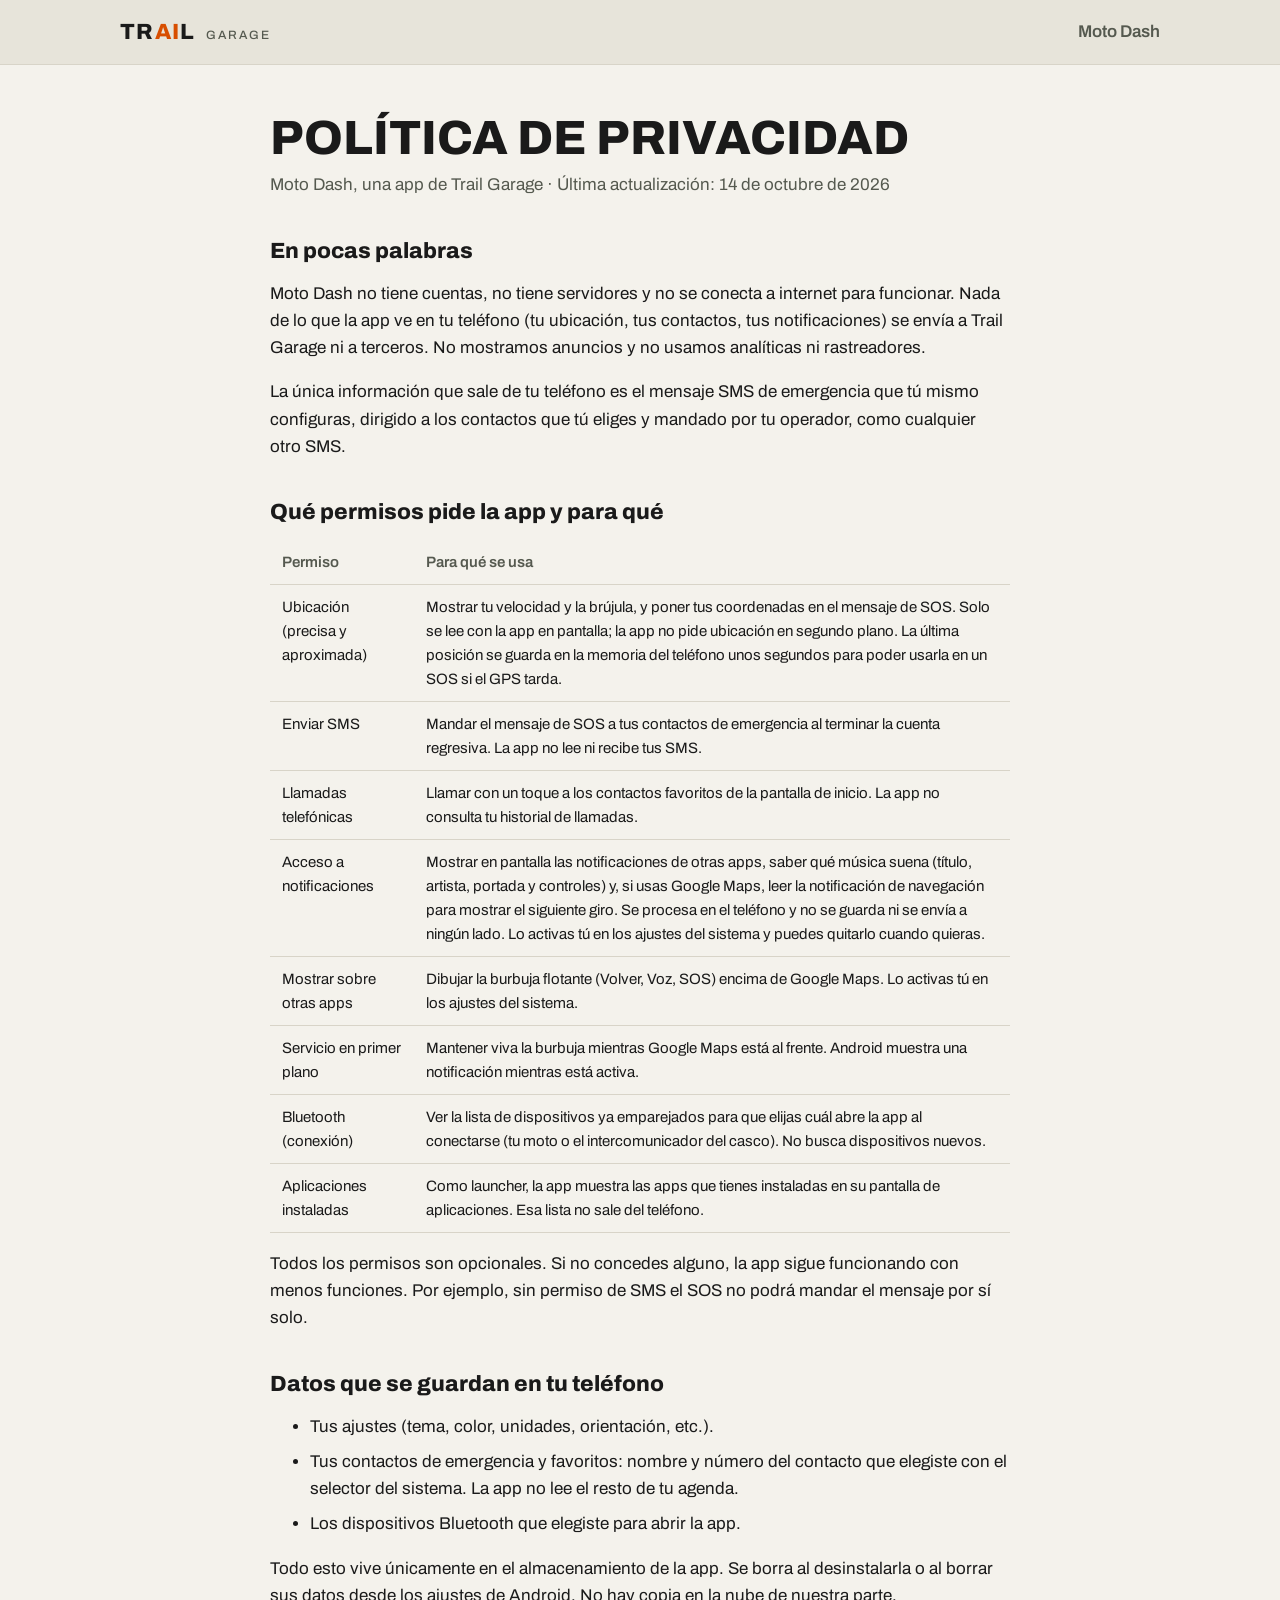
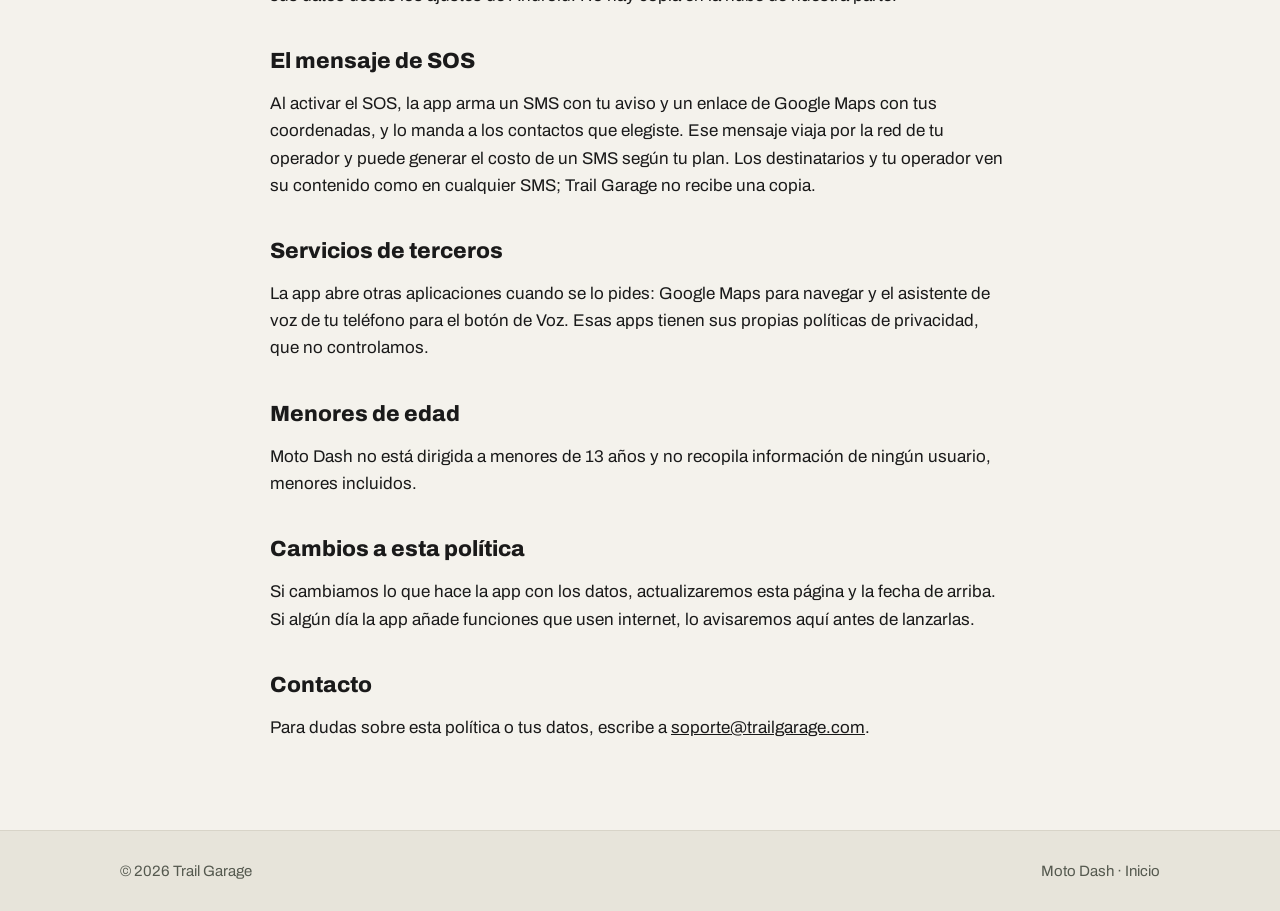
==== moto-dash/privacy/index.html @ ff81e4df "Initial site: landing, Moto Dash page and privacy policy" ====
<!doctype html>
<html lang="es-MX">
<head>
  <meta charset="utf-8">
  <meta name="viewport" content="width=device-width, initial-scale=1">
  <title>Política de privacidad — Moto Dash | Trail Garage</title>
  <meta name="description" content="Política de privacidad de Moto Dash: qué permisos usa la app y qué hace con tus datos.">
  <link rel="icon" href="../../assets/favicon.svg" type="image/svg+xml">
  <link rel="icon" href="../../assets/favicon.png" type="image/png" sizes="256x256">
  <link rel="apple-touch-icon" href="../../assets/img/trg-icon.png">
  <link rel="stylesheet" href="../../assets/style.css">
</head>
<body>
  <header class="top">
    <div class="wrap">
      <a class="wordmark" href="../../">TR<span class="ai">AI</span>L<small>GARAGE</small></a>
      <nav><a href="../">Moto Dash</a></nav>
    </div>
  </header>

  <main class="wrap legal">
    <h1>Política de privacidad</h1>
    <p class="meta">Moto Dash, una app de Trail Garage · Última actualización: 14 de octubre de 2026</p>

    <h2>En pocas palabras</h2>
    <p>Moto Dash no tiene cuentas, no tiene servidores y no se conecta a internet para funcionar. Nada de lo que la app ve en tu teléfono (tu ubicación, tus contactos, tus notificaciones) se envía a Trail Garage ni a terceros. No mostramos anuncios y no usamos analíticas ni rastreadores.</p>
    <p>La única información que sale de tu teléfono es el mensaje SMS de emergencia que tú mismo configuras, dirigido a los contactos que tú eliges y mandado por tu operador, como cualquier otro SMS.</p>

    <h2>Qué permisos pide la app y para qué</h2>
    <table>
      <thead><tr><th>Permiso</th><th>Para qué se usa</th></tr></thead>
      <tbody>
        <tr><td>Ubicación (precisa y aproximada)</td><td>Mostrar tu velocidad y la brújula, y poner tus coordenadas en el mensaje de SOS. Solo se lee con la app en pantalla; la app no pide ubicación en segundo plano. La última posición se guarda en la memoria del teléfono unos segundos para poder usarla en un SOS si el GPS tarda.</td></tr>
        <tr><td>Enviar SMS</td><td>Mandar el mensaje de SOS a tus contactos de emergencia al terminar la cuenta regresiva. La app no lee ni recibe tus SMS.</td></tr>
        <tr><td>Llamadas telefónicas</td><td>Llamar con un toque a los contactos favoritos de la pantalla de inicio. La app no consulta tu historial de llamadas.</td></tr>
        <tr><td>Acceso a notificaciones</td><td>Mostrar en pantalla las notificaciones de otras apps, saber qué música suena (título, artista, portada y controles) y, si usas Google Maps, leer la notificación de navegación para mostrar el siguiente giro. Se procesa en el teléfono y no se guarda ni se envía a ningún lado. Lo activas tú en los ajustes del sistema y puedes quitarlo cuando quieras.</td></tr>
        <tr><td>Mostrar sobre otras apps</td><td>Dibujar la burbuja flotante (Volver, Voz, SOS) encima de Google Maps. Lo activas tú en los ajustes del sistema.</td></tr>
        <tr><td>Servicio en primer plano</td><td>Mantener viva la burbuja mientras Google Maps está al frente. Android muestra una notificación mientras está activa.</td></tr>
        <tr><td>Bluetooth (conexión)</td><td>Ver la lista de dispositivos ya emparejados para que elijas cuál abre la app al conectarse (tu moto o el intercomunicador del casco). No busca dispositivos nuevos.</td></tr>
        <tr><td>Aplicaciones instaladas</td><td>Como launcher, la app muestra las apps que tienes instaladas en su pantalla de aplicaciones. Esa lista no sale del teléfono.</td></tr>
      </tbody>
    </table>
    <p>Todos los permisos son opcionales. Si no concedes alguno, la app sigue funcionando con menos funciones. Por ejemplo, sin permiso de SMS el SOS no podrá mandar el mensaje por sí solo.</p>

    <h2>Datos que se guardan en tu teléfono</h2>
    <ul>
      <li>Tus ajustes (tema, color, unidades, orientación, etc.).</li>
      <li>Tus contactos de emergencia y favoritos: nombre y número del contacto que elegiste con el selector del sistema. La app no lee el resto de tu agenda.</li>
      <li>Los dispositivos Bluetooth que elegiste para abrir la app.</li>
    </ul>
    <p>Todo esto vive únicamente en el almacenamiento de la app. Se borra al desinstalarla o al borrar sus datos desde los ajustes de Android. No hay copia en la nube de nuestra parte.</p>

    <h2>El mensaje de SOS</h2>
    <p>Al activar el SOS, la app arma un SMS con tu aviso y un enlace de Google Maps con tus coordenadas, y lo manda a los contactos que elegiste. Ese mensaje viaja por la red de tu operador y puede generar el costo de un SMS según tu plan. Los destinatarios y tu operador ven su contenido como en cualquier SMS; Trail Garage no recibe una copia.</p>

    <h2>Servicios de terceros</h2>
    <p>La app abre otras aplicaciones cuando se lo pides: Google Maps para navegar y el asistente de voz de tu teléfono para el botón de Voz. Esas apps tienen sus propias políticas de privacidad, que no controlamos.</p>

    <h2>Menores de edad</h2>
    <p>Moto Dash no está dirigida a menores de 13 años y no recopila información de ningún usuario, menores incluidos.</p>

    <h2>Cambios a esta política</h2>
    <p>Si cambiamos lo que hace la app con los datos, actualizaremos esta página y la fecha de arriba. Si algún día la app añade funciones que usen internet, lo avisaremos aquí antes de lanzarlas.</p>

    <h2>Contacto</h2>
    <p>Para dudas sobre esta política o tus datos, escribe a <a href="mailto:soporte@trailgarage.com">soporte@trailgarage.com</a>.</p>
  </main>

  <footer>
    <div class="wrap">
      <span>© 2026 Trail Garage</span>
      <span><a href="../">Moto Dash</a> · <a href="../../">Inicio</a></span>
    </div>
  </footer>
</body>
</html>
---- assets/style.css ----
/* Trail Garage — tokens taken from the Rider HUD design (moto-dash). */
@font-face {
  font-family: "Archivo";
  src: url("fonts/Archivo.ttf") format("truetype");
  font-weight: 100 900;
  font-stretch: 62% 125%;
  font-display: swap;
}
@font-face {
  font-family: "Archivo Narrow";
  src: url("fonts/ArchivoNarrow.ttf") format("truetype");
  font-weight: 400 700;
  font-display: swap;
}

:root {
  --bg: #0a0b0a;
  --rail: #101110;
  --surface: #171a18;
  --line: #262a27;
  --text: #f2f4ef;
  --muted: #a3aaa2;
  --accent: #e4ff3f;
  --on-accent: #0a0b0a;
  --ai: #e4ff3f;
  --sos: #ff2d1a;
}
@media (prefers-color-scheme: light) {
  :root {
    --bg: #f4f2ec;
    --rail: #e7e4da;
    --surface: #ffffff;
    --line: #d8d4c8;
    --text: #1a1a1a;
    --muted: #55594f;
    --accent: #1a1a1a;
    --on-accent: #ffffff;
    --ai: #d84e00;
    --sos: #c8170a;
  }
}

* { box-sizing: border-box; }
html { -webkit-text-size-adjust: 100%; }
body {
  margin: 0;
  background: var(--bg);
  color: var(--text);
  font: 400 17px/1.6 "Archivo", system-ui, sans-serif;
}
a { color: inherit; }
img { max-width: 100%; display: block; }

.wrap { width: min(1040px, 100% - 40px); margin-inline: auto; }

/* Header / wordmark */
header.top { background: var(--rail); border-bottom: 1px solid var(--line); }
header.top .wrap { display: flex; align-items: center; justify-content: space-between; min-height: 64px; }
.wordmark {
  font: 800 22px/1 "Archivo", sans-serif;
  letter-spacing: 0.06em;
  text-transform: uppercase;
  text-decoration: none;
}
.wordmark .ai { color: var(--ai); }
.wordmark small { font-weight: 500; letter-spacing: 0.18em; color: var(--muted); margin-left: 10px; font-size: 0.55em; }
nav a { text-decoration: none; color: var(--muted); margin-left: 20px; font-weight: 600; }
nav a:hover { color: var(--text); }

/* Hero */
.hero { padding: 88px 0 72px; }
.hero h1 {
  font: 800 clamp(38px, 7.5vw, 80px)/0.98 "Archivo", sans-serif;
  letter-spacing: 0.02em;
  text-transform: uppercase;
  margin: 0 0 20px;
}
.hero h1 .ai { color: var(--ai); }
.hero p.lead { font-size: 21px; color: var(--muted); max-width: 40ch; margin: 0 0 32px; }

.btn {
  display: inline-block;
  min-height: 56px;
  padding: 15px 28px;
  border-radius: 14px;
  background: var(--accent);
  color: var(--on-accent);
  font-weight: 700;
  text-decoration: none;
  letter-spacing: 0.02em;
}
.btn.ghost { background: transparent; color: var(--text); border: 2px solid var(--line); }
.btn[aria-disabled="true"] { opacity: 0.55; pointer-events: none; }

/* Sections */
section { padding: 56px 0; }
h2 { font: 800 30px/1.1 "Archivo", sans-serif; text-transform: uppercase; letter-spacing: 0.03em; margin: 0 0 24px; }
h3 { font: 700 19px/1.3 "Archivo", sans-serif; margin: 0 0 6px; }
.grid { display: grid; gap: 16px; grid-template-columns: repeat(auto-fit, minmax(240px, 1fr)); }
.card { background: var(--surface); border: 1px solid var(--line); border-radius: 18px; padding: 22px; }
.card p { margin: 0; color: var(--muted); }
.card.app { display: block; text-decoration: none; }
.card.app .tag { font-size: 13px; letter-spacing: 0.14em; text-transform: uppercase; color: var(--ai); font-weight: 700; }
.card.sos { border-color: var(--sos); }
.card.sos h3 { color: var(--sos); }

/* Screenshots */
figure.shot { margin: 0; }
figure.shot img { width: 100%; height: auto; border-radius: 18px; border: 1px solid var(--line); background: var(--surface); }
figure.shot figcaption { margin-top: 10px; color: var(--muted); font-size: 15px; }
.hero-shot { padding-bottom: 24px; }
.gallery { display: grid; gap: 28px 20px; }
.gallery.two { grid-template-columns: repeat(auto-fit, minmax(300px, 1fr)); }
.gallery.phones { grid-template-columns: repeat(auto-fit, minmax(200px, 1fr)); max-width: 820px; margin-inline: auto; }
.card.sos + .gallery { margin-top: 28px; }

/* Legal text */
.legal { max-width: 74ch; padding: 48px 0 72px; }
.legal h1 { font: 800 clamp(32px, 6vw, 48px)/1.05 "Archivo", sans-serif; text-transform: uppercase; margin: 0 0 8px; }
.legal h2 { font-size: 22px; margin: 40px 0 12px; text-transform: none; letter-spacing: 0; }
.legal p, .legal li { color: var(--text); }
.legal li { margin-bottom: 8px; }
.legal .meta { color: var(--muted); margin: 0 0 32px; }
.legal table { width: 100%; border-collapse: collapse; margin: 16px 0; font-size: 15px; }
.legal th, .legal td { text-align: left; padding: 10px 12px; border-bottom: 1px solid var(--line); vertical-align: top; }
.legal th { color: var(--muted); font-weight: 600; }

footer { background: var(--rail); border-top: 1px solid var(--line); padding: 28px 0; color: var(--muted); font-size: 15px; }
footer .wrap { display: flex; flex-wrap: wrap; gap: 12px 24px; justify-content: space-between; }
footer a { text-decoration: none; }
footer a:hover { color: var(--text); }
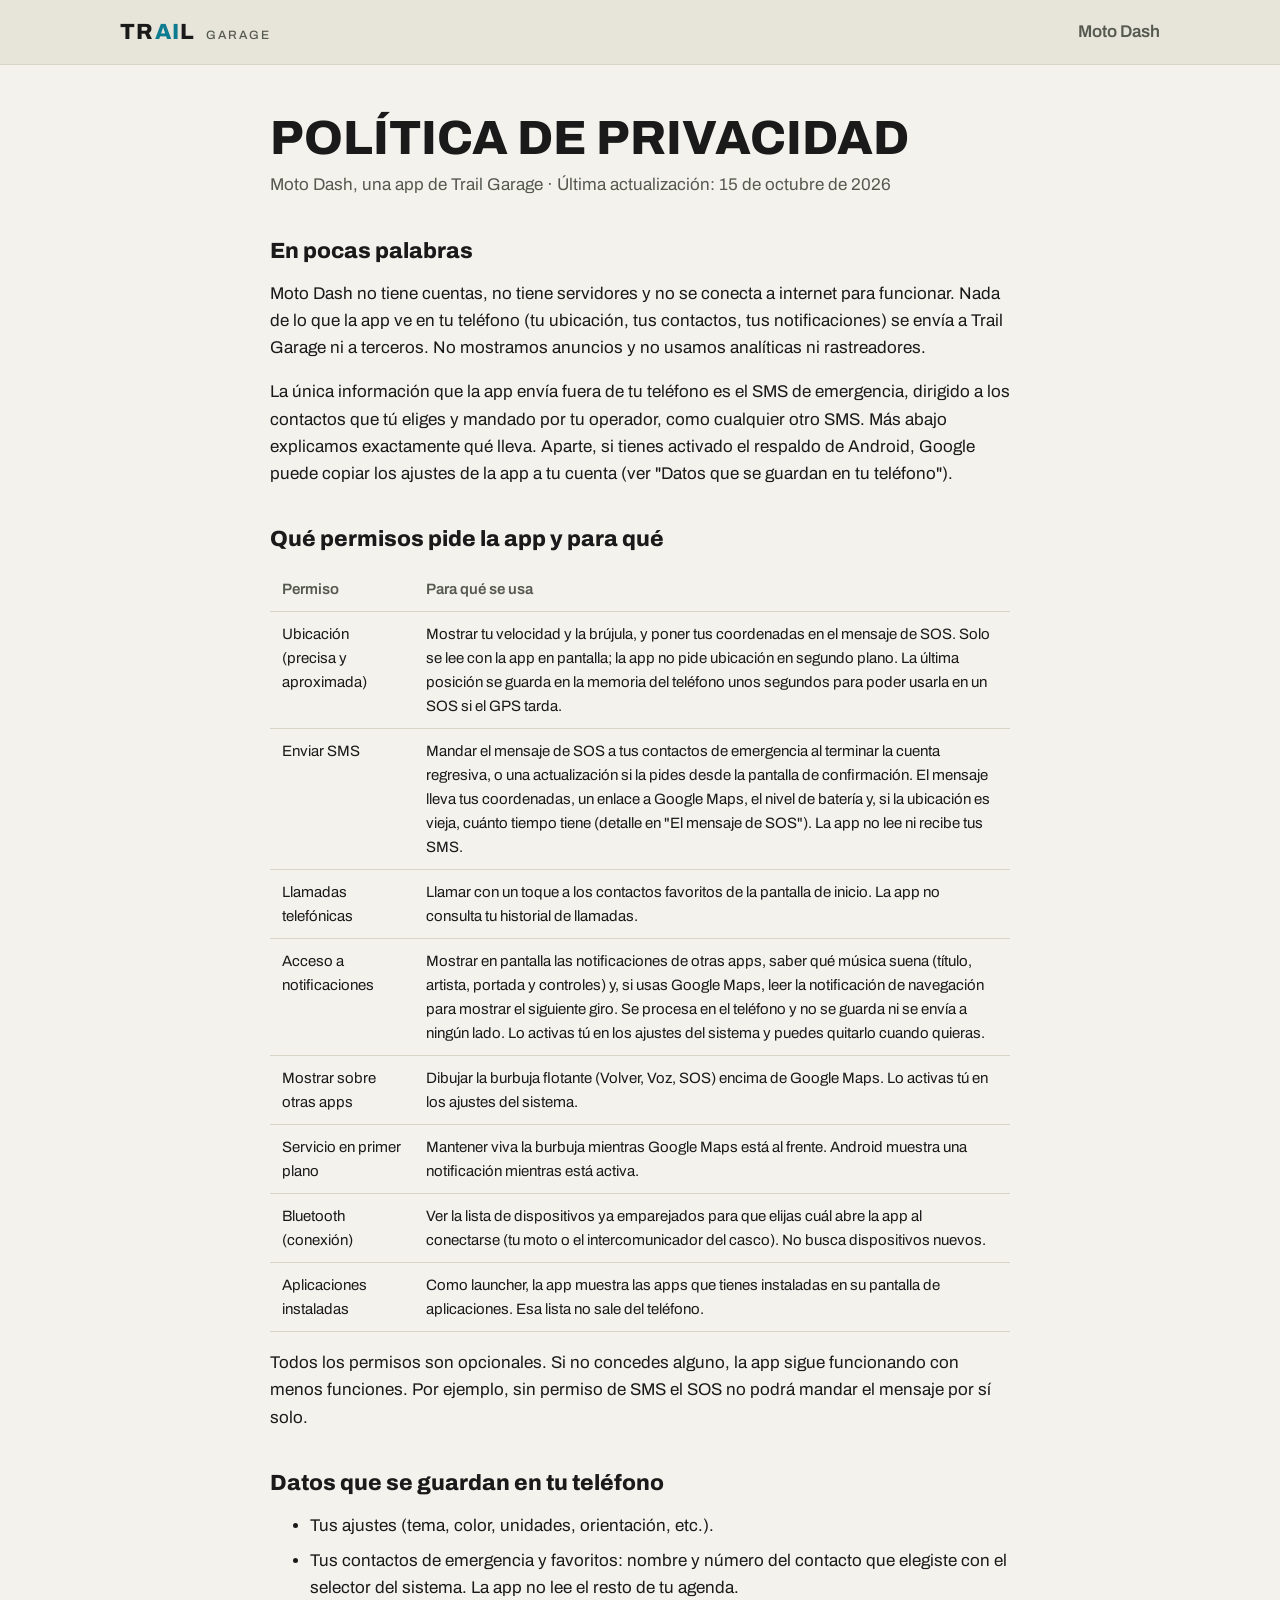
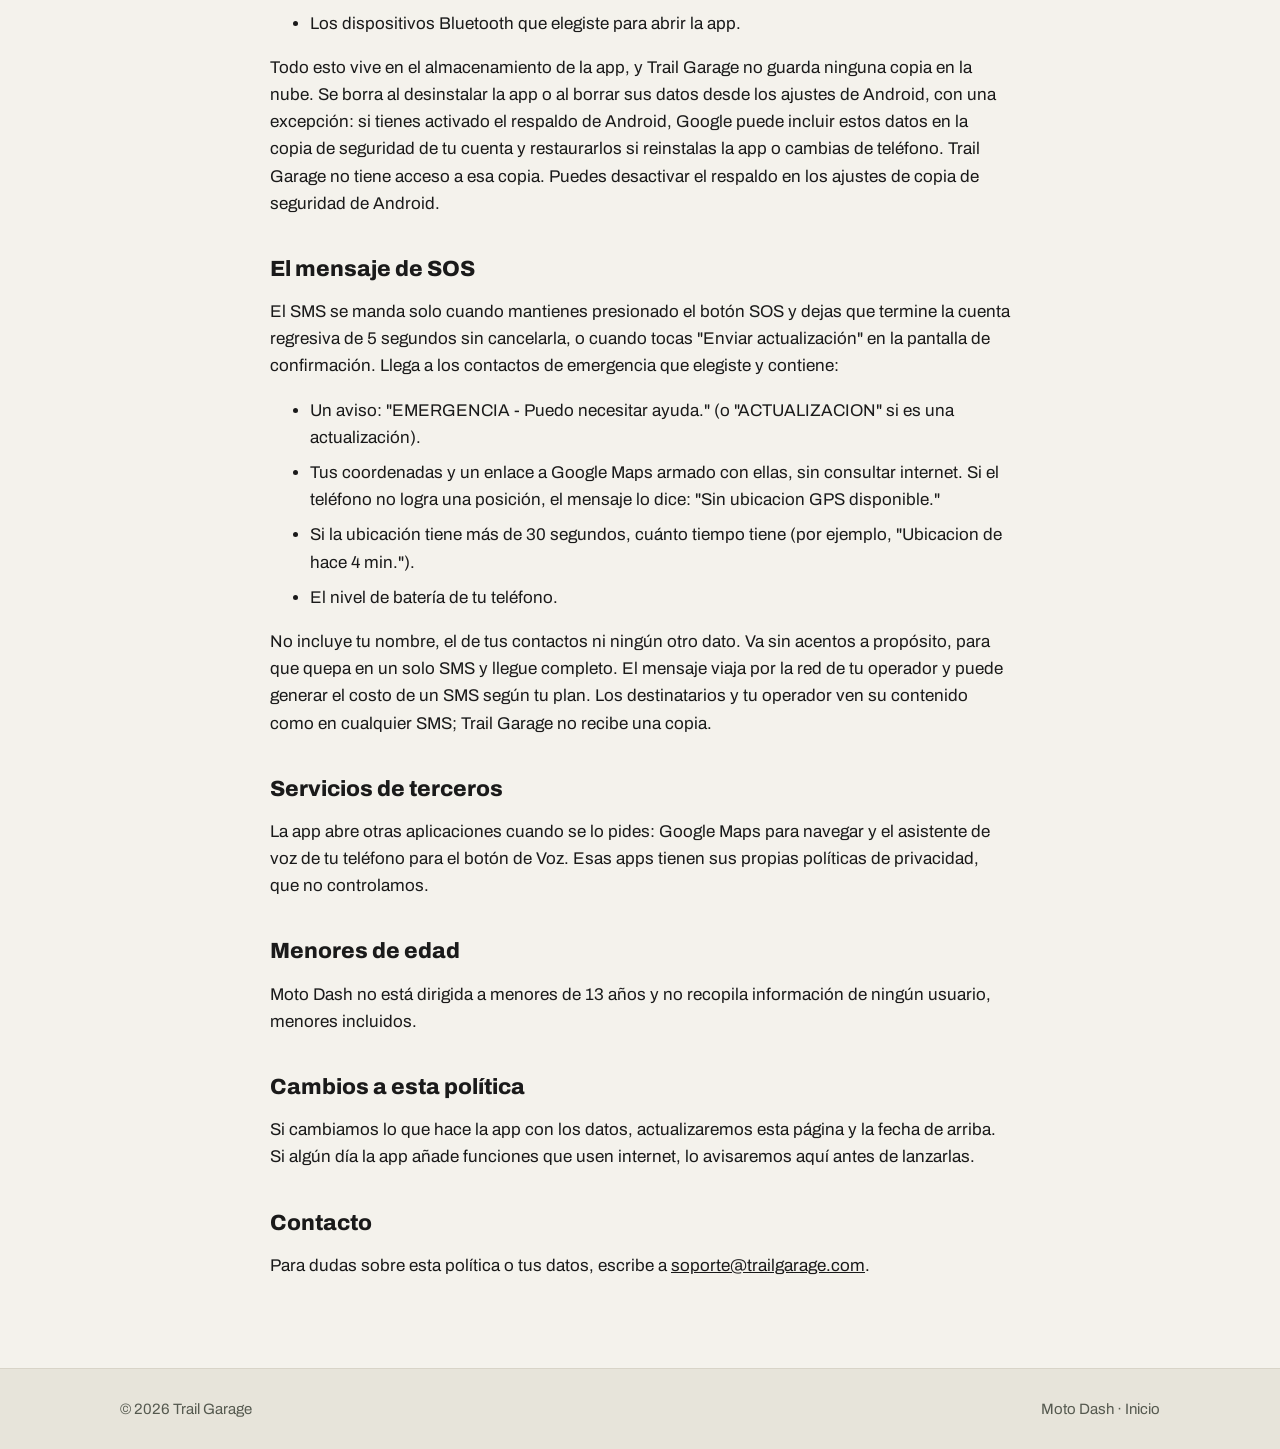
==== commit bf00e769: "Privacy policy: SOS message contents and Android backup" ====
--- a/moto-dash/privacy/index.html
+++ b/moto-dash/privacy/index.html
@@ -20,18 +20,18 @@
 
   <main class="wrap legal">
     <h1>Política de privacidad</h1>
-    <p class="meta">Moto Dash, una app de Trail Garage · Última actualización: 14 de octubre de 2026</p>
+    <p class="meta">Moto Dash, una app de Trail Garage · Última actualización: 15 de octubre de 2026</p>
 
     <h2>En pocas palabras</h2>
     <p>Moto Dash no tiene cuentas, no tiene servidores y no se conecta a internet para funcionar. Nada de lo que la app ve en tu teléfono (tu ubicación, tus contactos, tus notificaciones) se envía a Trail Garage ni a terceros. No mostramos anuncios y no usamos analíticas ni rastreadores.</p>
-    <p>La única información que sale de tu teléfono es el mensaje SMS de emergencia que tú mismo configuras, dirigido a los contactos que tú eliges y mandado por tu operador, como cualquier otro SMS.</p>
+    <p>La única información que la app envía fuera de tu teléfono es el SMS de emergencia, dirigido a los contactos que tú eliges y mandado por tu operador, como cualquier otro SMS. Más abajo explicamos exactamente qué lleva. Aparte, si tienes activado el respaldo de Android, Google puede copiar los ajustes de la app a tu cuenta (ver "Datos que se guardan en tu teléfono").</p>
 
     <h2>Qué permisos pide la app y para qué</h2>
     <table>
       <thead><tr><th>Permiso</th><th>Para qué se usa</th></tr></thead>
       <tbody>
         <tr><td>Ubicación (precisa y aproximada)</td><td>Mostrar tu velocidad y la brújula, y poner tus coordenadas en el mensaje de SOS. Solo se lee con la app en pantalla; la app no pide ubicación en segundo plano. La última posición se guarda en la memoria del teléfono unos segundos para poder usarla en un SOS si el GPS tarda.</td></tr>
-        <tr><td>Enviar SMS</td><td>Mandar el mensaje de SOS a tus contactos de emergencia al terminar la cuenta regresiva. La app no lee ni recibe tus SMS.</td></tr>
+        <tr><td>Enviar SMS</td><td>Mandar el mensaje de SOS a tus contactos de emergencia al terminar la cuenta regresiva, o una actualización si la pides desde la pantalla de confirmación. El mensaje lleva tus coordenadas, un enlace a Google Maps, el nivel de batería y, si la ubicación es vieja, cuánto tiempo tiene (detalle en "El mensaje de SOS"). La app no lee ni recibe tus SMS.</td></tr>
         <tr><td>Llamadas telefónicas</td><td>Llamar con un toque a los contactos favoritos de la pantalla de inicio. La app no consulta tu historial de llamadas.</td></tr>
         <tr><td>Acceso a notificaciones</td><td>Mostrar en pantalla las notificaciones de otras apps, saber qué música suena (título, artista, portada y controles) y, si usas Google Maps, leer la notificación de navegación para mostrar el siguiente giro. Se procesa en el teléfono y no se guarda ni se envía a ningún lado. Lo activas tú en los ajustes del sistema y puedes quitarlo cuando quieras.</td></tr>
         <tr><td>Mostrar sobre otras apps</td><td>Dibujar la burbuja flotante (Volver, Voz, SOS) encima de Google Maps. Lo activas tú en los ajustes del sistema.</td></tr>
@@ -48,10 +48,17 @@
       <li>Tus contactos de emergencia y favoritos: nombre y número del contacto que elegiste con el selector del sistema. La app no lee el resto de tu agenda.</li>
       <li>Los dispositivos Bluetooth que elegiste para abrir la app.</li>
     </ul>
-    <p>Todo esto vive únicamente en el almacenamiento de la app. Se borra al desinstalarla o al borrar sus datos desde los ajustes de Android. No hay copia en la nube de nuestra parte.</p>
+    <p>Todo esto vive en el almacenamiento de la app, y Trail Garage no guarda ninguna copia en la nube. Se borra al desinstalar la app o al borrar sus datos desde los ajustes de Android, con una excepción: si tienes activado el respaldo de Android, Google puede incluir estos datos en la copia de seguridad de tu cuenta y restaurarlos si reinstalas la app o cambias de teléfono. Trail Garage no tiene acceso a esa copia. Puedes desactivar el respaldo en los ajustes de copia de seguridad de Android.</p>
 
     <h2>El mensaje de SOS</h2>
-    <p>Al activar el SOS, la app arma un SMS con tu aviso y un enlace de Google Maps con tus coordenadas, y lo manda a los contactos que elegiste. Ese mensaje viaja por la red de tu operador y puede generar el costo de un SMS según tu plan. Los destinatarios y tu operador ven su contenido como en cualquier SMS; Trail Garage no recibe una copia.</p>
+    <p>El SMS se manda solo cuando mantienes presionado el botón SOS y dejas que termine la cuenta regresiva de 5 segundos sin cancelarla, o cuando tocas "Enviar actualización" en la pantalla de confirmación. Llega a los contactos de emergencia que elegiste y contiene:</p>
+    <ul>
+      <li>Un aviso: "EMERGENCIA - Puedo necesitar ayuda." (o "ACTUALIZACION" si es una actualización).</li>
+      <li>Tus coordenadas y un enlace a Google Maps armado con ellas, sin consultar internet. Si el teléfono no logra una posición, el mensaje lo dice: "Sin ubicacion GPS disponible."</li>
+      <li>Si la ubicación tiene más de 30 segundos, cuánto tiempo tiene (por ejemplo, "Ubicacion de hace 4 min.").</li>
+      <li>El nivel de batería de tu teléfono.</li>
+    </ul>
+    <p>No incluye tu nombre, el de tus contactos ni ningún otro dato. Va sin acentos a propósito, para que quepa en un solo SMS y llegue completo. El mensaje viaja por la red de tu operador y puede generar el costo de un SMS según tu plan. Los destinatarios y tu operador ven su contenido como en cualquier SMS; Trail Garage no recibe una copia.</p>
 
     <h2>Servicios de terceros</h2>
     <p>La app abre otras aplicaciones cuando se lo pides: Google Maps para navegar y el asistente de voz de tu teléfono para el botón de Voz. Esas apps tienen sus propias políticas de privacidad, que no controlamos.</p>
--- a/assets/style.css
+++ b/assets/style.css
@@ -20,9 +20,9 @@
   --line: #262a27;
   --text: #f2f4ef;
   --muted: #a3aaa2;
-  --accent: #e4ff3f;
+  --accent: #4db3c9;
   --on-accent: #0a0b0a;
-  --ai: #e4ff3f;
+  --ai: #4db3c9;
   --sos: #ff2d1a;
 }
 @media (prefers-color-scheme: light) {
@@ -35,7 +35,7 @@
     --muted: #55594f;
     --accent: #1a1a1a;
     --on-accent: #ffffff;
-    --ai: #d84e00;
+    --ai: #0e7c90;
     --sos: #c8170a;
   }
 }
